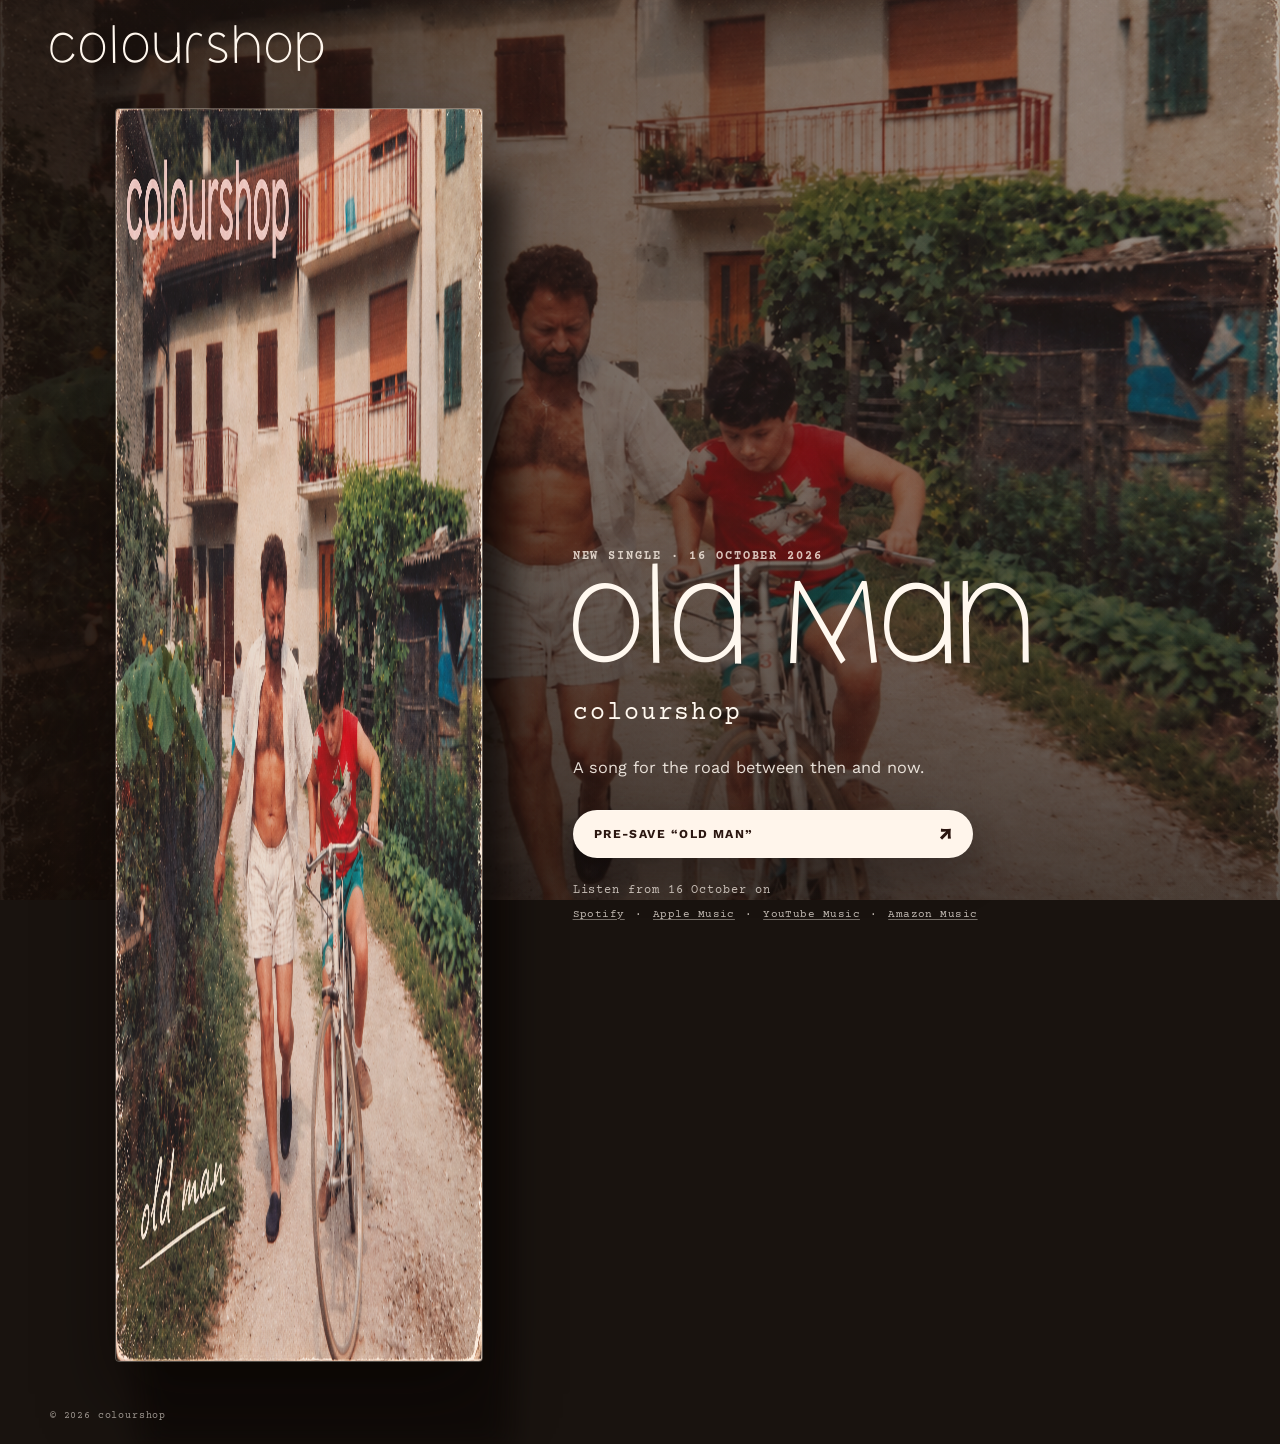
==== oldman/index.html @ 33678041 "Add Old Man release landing page" ====
<!doctype html>
<html lang="en">
  <head>
    <meta charset="utf-8">
    <meta name="viewport" content="width=device-width, initial-scale=1">
    <title>Old Man — out 16 October 2026 | colourshop</title>
    <link rel="canonical" href="https://colourshopmusic.com/oldman/">
    <meta name="description" content="Old Man, the new single by colourshop. Pre-save now for release on 16 October 2026.">
    <meta name="theme-color" content="#241811">
    <meta property="og:title" content="Old Man — colourshop">
    <meta property="og:description" content="New single out 16 October 2026. Pre-save now.">
    <meta property="og:type" content="website">
    <meta property="og:site_name" content="colourshop">
    <meta property="og:url" content="https://colourshopmusic.com/oldman/">
    <meta property="og:image" content="https://colourshopmusic.com/assets/old-man/cover.png">
    <meta property="og:image:alt" content="Old Man single artwork by colourshop">
    <meta name="twitter:card" content="summary_large_image">
    <meta name="twitter:title" content="Old Man — colourshop">
    <meta name="twitter:description" content="New single out 16 October 2026. Pre-save now.">
    <meta name="twitter:image" content="https://colourshopmusic.com/assets/old-man/cover.png">
    <meta name="twitter:image:alt" content="Old Man single artwork by colourshop">
    <link rel="icon" type="image/png" sizes="32x32" href="../assets/favicon.png">
    <link rel="icon" href="../assets/favicon.ico">
    <link rel="apple-touch-icon" href="../assets/apple-touch-icon.png">
    <link rel="preconnect" href="https://fonts.googleapis.com">
    <link rel="preconnect" href="https://fonts.gstatic.com" crossorigin>
    <link href="https://fonts.googleapis.com/css2?family=Courier+Prime:wght@400;700&family=Work+Sans:wght@400;500;600;700&display=swap" rel="stylesheet">
    <link rel="stylesheet" href="../styles.css">
  </head>
  <body class="oldman-page">
    <main class="oldman-landing">
      <video class="oldman-video" autoplay muted loop playsinline poster="../assets/old-man/cover.png" aria-hidden="true">
        <source src="../assets/old-man/cyclist-loop.mp4" type="video/mp4">
      </video>
      <div class="oldman-overlay" aria-hidden="true"></div>

      <a class="oldman-brand" href="../index.html" aria-label="Go to colourshop home">colourshop</a>

      <section class="oldman-content" aria-labelledby="oldman-title">
        <div class="oldman-art-wrap">
          <img class="oldman-art" src="../assets/old-man/cover.png" width="1254" height="1254" alt="Old Man single artwork by colourshop">
        </div>

        <div class="oldman-details">
          <p class="oldman-eyebrow">new single · 16 october 2026</p>
          <h1 id="oldman-title">Old Man</h1>
          <p class="oldman-artist">colourshop</p>
          <p class="oldman-copy">A song for the road between then and now.</p>

          <a class="oldman-presave" href="https://distrokid.com/hyperfollow/colourshop/old-man" target="_blank" rel="noreferrer">
            <span>pre-save “old man”</span>
            <span aria-hidden="true">↗</span>
          </a>

          <div class="oldman-services" aria-label="Streaming services">
            <p>Listen from 16 October on</p>
            <ul>
              <li><a href="https://open.spotify.com/search/colourshop%20old%20man" target="_blank" rel="noreferrer">Spotify</a></li>
              <li><a href="https://music.apple.com/us/search?term=colourshop%20old%20man" target="_blank" rel="noreferrer">Apple Music</a></li>
              <li><a href="https://music.youtube.com/search?q=colourshop+old+man" target="_blank" rel="noreferrer">YouTube Music</a></li>
              <li><a href="https://music.amazon.com/search/colourshop%20old%20man" target="_blank" rel="noreferrer">Amazon Music</a></li>
            </ul>
          </div>
        </div>
      </section>

      <p class="oldman-footer">© 2026 colourshop</p>
    </main>
  </body>
</html>
---- styles.css ----
:root {
  --background-image: url("assets/background.png");
  --bg-950: #081114;
  --bg-900: #111a1d;
  --bg-850: #152225;
  --text-100: #edf1ee;
  --text-200: #d6dcd8;
  --text-300: #b8c0bc;
  --sage-500: #72817b;
  --rust-500: #b54a29;
  --rust-400: #ca6a43;
  --panel-fill: rgba(9, 15, 16, 0.58);
  --panel-border: rgba(237, 241, 238, 0.18);
  --shadow: 0 30px 80px rgba(0, 0, 0, 0.42);
  color-scheme: dark;
}

@font-face {
  font-family: "CAF Brewery";
  src: url("assets/fonts/caf-brewery.woff2") format("woff2");
  font-display: swap;
}

*,
*::before,
*::after {
  box-sizing: border-box;
}

html {
  scroll-behavior: smooth;
}

body {
  margin: 0;
  min-height: 100vh;
  font-family: "Work Sans", sans-serif;
  color: var(--text-100);
  background: var(--bg-950);
}

body.menu-open {
  overflow: hidden;
}

a {
  color: inherit;
}

.page-shell {
  position: relative;
  min-height: 100dvh;
  overflow: hidden;
}

.page-shell::after {
  content: "";
  position: fixed;
  inset: 0;
  z-index: 3;
  pointer-events: none;
  background: rgba(5, 9, 10, 0.54);
  backdrop-filter: blur(10px);
  opacity: 0;
  transition: opacity 180ms ease;
}

body.menu-open .page-shell::after {
  opacity: 1;
}

.page-background,
.page-wash {
  position: fixed;
  inset: 0;
  pointer-events: none;
}

.page-background {
  background-image:
    linear-gradient(
      180deg,
      rgba(7, 12, 13, 0.76) 0%,
      rgba(8, 13, 14, 0.46) 24%,
      rgba(8, 14, 15, 0.82) 100%
    ),
    var(--background-image);
  background-position: center 34%;
  background-repeat: no-repeat;
  background-size: cover;
  transform: scale(1.06);
}

.page-wash {
  background:
    radial-gradient(circle at top left, rgba(202, 106, 67, 0.22), transparent 34%),
    radial-gradient(circle at bottom right, rgba(114, 129, 123, 0.16), transparent 28%);
}

.site-header {
  position: relative;
  z-index: 5;
  display: flex;
  align-items: center;
  justify-content: space-between;
  gap: 1.5rem;
  width: min(1180px, calc(100vw - 2.4rem));
  margin: 0 auto;
  padding: 1.2rem 0 0;
}

.brand-mark {
  text-decoration: none;
  font-family: "CAF Brewery", serif;
  font-size: clamp(2.3rem, 3.2vw, 3.6rem);
  line-height: 1;
  letter-spacing: 0.08em;
  text-transform: lowercase;
  color: rgba(237, 241, 238, 0.92);
}

.menu-toggle {
  display: none;
  align-items: center;
  gap: 0.7rem;
  min-height: 2.75rem;
  padding: 0.72rem 0.95rem 0.72rem 1rem;
  border: 1px solid rgba(237, 241, 238, 0.18);
  border-radius: 999px;
  background: rgba(8, 13, 14, 0.24);
  color: var(--text-100);
  font: inherit;
  text-transform: lowercase;
  letter-spacing: 0.12em;
  font-size: 0.72rem;
  font-weight: 600;
  cursor: pointer;
  backdrop-filter: blur(12px);
  transition:
    transform 180ms ease,
    border-color 180ms ease,
    background-color 180ms ease;
}

.menu-toggle:hover,
.menu-toggle:focus-visible {
  transform: translateY(-1px);
  border-color: rgba(237, 241, 238, 0.42);
  background: rgba(8, 13, 14, 0.42);
}

.menu-toggle-label {
  line-height: 1;
}

.menu-toggle-icon {
  display: grid;
  gap: 0.24rem;
}

.menu-toggle-icon span {
  display: block;
  width: 1rem;
  height: 2px;
  border-radius: 999px;
  background: currentColor;
  transform-origin: center;
  transition:
    transform 180ms ease,
    opacity 180ms ease;
}

.site-header.menu-open .menu-toggle-icon span:nth-child(1) {
  transform: translateY(6px) rotate(45deg);
}

.site-header.menu-open .menu-toggle-icon span:nth-child(2) {
  opacity: 0;
}

.site-header.menu-open .menu-toggle-icon span:nth-child(3) {
  transform: translateY(-6px) rotate(-45deg);
}

.header-tools {
  display: flex;
  align-items: center;
  justify-content: flex-end;
  flex-wrap: wrap;
  gap: 0.9rem;
}

.site-nav {
  display: flex;
  align-items: center;
  gap: 0.5rem;
}

.nav-link,
.social-link {
  border: 1px solid rgba(237, 241, 238, 0.18);
  background: rgba(8, 13, 14, 0.24);
  backdrop-filter: blur(12px);
  transition:
    transform 180ms ease,
    border-color 180ms ease,
    background-color 180ms ease;
}

.nav-link {
  display: inline-flex;
  align-items: center;
  justify-content: center;
  min-height: 2.75rem;
  padding: 0.75rem 1rem;
  border-radius: 999px;
  text-decoration: none;
  text-transform: lowercase;
  letter-spacing: 0.12em;
  font-size: 0.72rem;
  font-weight: 600;
  color: var(--text-100);
}

.nav-link.is-current {
  border-color: rgba(237, 241, 238, 0.42);
  background: rgba(8, 13, 14, 0.42);
}

.nav-link:hover,
.nav-link:focus-visible,
.social-link:hover,
.social-link:focus-visible {
  transform: translateY(-1px);
  border-color: rgba(237, 241, 238, 0.42);
  background: rgba(8, 13, 14, 0.42);
}

.social-list {
  display: flex;
  flex-wrap: wrap;
  gap: 0.55rem;
  list-style: none;
  margin: 0;
  padding: 0;
}

.social-link {
  display: inline-flex;
  align-items: center;
  justify-content: center;
  width: 2.75rem;
  height: 2.75rem;
  border-radius: 999px;
  text-decoration: none;
}

.social-link img {
  width: 1.2rem;
  height: 1.2rem;
  object-fit: contain;
}

.home-grid,
.video-page {
  position: relative;
  z-index: 2;
  width: min(1180px, calc(100vw - 2.4rem));
  margin: 0 auto;
}

.home-grid {
  display: grid;
  place-items: center;
  min-height: calc(100dvh - 5.5rem);
  padding: 2rem 0 2.2rem;
}

.video-page {
  padding: 2rem 0 2.4rem;
}

.song-landing {
  position: relative;
  z-index: 2;
  display: flex;
  flex-direction: column;
  align-items: center;
  justify-content: center;
  width: min(34rem, calc(100vw - 2.4rem));
  min-height: 100dvh;
  margin: 0 auto;
  padding: 1.6rem 0 2.4rem;
}

.song-brand {
  align-self: flex-start;
  margin-bottom: clamp(1.5rem, 8vh, 4rem);
}

.song-card {
  width: min(100%, 32rem);
  padding: 1.4rem;
  border: 1px solid var(--panel-border);
  border-radius: 1.7rem;
  background: rgba(8, 13, 14, 0.7);
  backdrop-filter: blur(20px) saturate(135%);
  box-shadow: var(--shadow);
}

.song-page-kicker,
.song-link-meta {
  letter-spacing: 0.18em;
}

.song-page-kicker {
  margin: 0;
  font-size: 0.72rem;
  font-weight: 700;
  text-transform: uppercase;
  color: var(--text-300);
}

.song-link-title {
  margin: 0.5rem 0 0;
  font-family: "CAF Brewery", serif;
  font-size: clamp(4.2rem, 12vw, 6.1rem);
  font-weight: 400;
  line-height: 0.9;
  letter-spacing: 0.05em;
  text-transform: lowercase;
}

.song-link-copy {
  margin: 1rem 0 0;
  font-size: 1rem;
  line-height: 1.7;
  color: var(--text-200);
}

.song-preview {
  margin-top: 1.2rem;
  overflow: hidden;
  border: 1px solid rgba(237, 241, 238, 0.12);
  border-radius: 1.25rem;
  background: rgba(255, 255, 255, 0.03);
}

.song-preview iframe {
  display: block;
  width: 100%;
  min-height: 152px;
  border: 0;
}

.song-link-list {
  display: grid;
  gap: 0.8rem;
  margin-top: 1.2rem;
}

.song-link-button {
  display: grid;
  gap: 0.28rem;
  padding: 1rem 1.05rem;
  border: 1px solid rgba(237, 241, 238, 0.15);
  border-radius: 1.2rem;
  text-decoration: none;
  background: rgba(255, 255, 255, 0.03);
  transition:
    transform 180ms ease,
    border-color 180ms ease,
    background-color 180ms ease,
    box-shadow 180ms ease;
}

.song-link-button:hover,
.song-link-button:focus-visible {
  transform: translateY(-2px);
  border-color: rgba(237, 241, 238, 0.34);
  background: rgba(255, 255, 255, 0.06);
}

.song-link-button.is-primary {
  border-color: rgba(202, 106, 67, 0.38);
  background: linear-gradient(135deg, rgba(181, 74, 41, 0.22), rgba(202, 106, 67, 0.16));
  box-shadow: 0 18px 36px rgba(181, 74, 41, 0.18);
}

.song-link-label {
  font-size: 0.8rem;
  font-weight: 700;
  letter-spacing: 0.14em;
  text-transform: uppercase;
}

.song-link-meta {
  font-size: 0.66rem;
  text-transform: uppercase;
  color: var(--text-300);
}

.song-link-note {
  margin: 1rem 0 0;
  font-size: 0.84rem;
  line-height: 1.65;
  color: var(--text-300);
}

/* Old Man release page */
.oldman-page {
  background: #19130f;
}

.oldman-landing {
  position: relative;
  isolation: isolate;
  display: flex;
  flex-direction: column;
  min-height: 100dvh;
  overflow: hidden;
  color: #fff8ef;
}

.oldman-video,
.oldman-overlay {
  position: fixed;
  inset: 0;
  width: 100%;
  height: 100%;
}

.oldman-video {
  z-index: -2;
  object-fit: cover;
  object-position: center;
}

.oldman-overlay {
  z-index: -1;
  background:
    linear-gradient(90deg, rgba(22, 13, 8, 0.84) 0%, rgba(22, 13, 8, 0.53) 49%, rgba(22, 13, 8, 0.31) 100%),
    linear-gradient(0deg, rgba(16, 10, 7, 0.55), transparent 50%);
}

.oldman-brand {
  position: relative;
  z-index: 1;
  width: min(1180px, calc(100vw - 3rem));
  margin: 0 auto;
  padding-top: 1.55rem;
  color: #fff7ee;
  font-family: "CAF Brewery", serif;
  font-size: clamp(2.25rem, 4vw, 3.6rem);
  line-height: 1;
  letter-spacing: 0.08em;
  text-decoration: none;
}

.oldman-content {
  display: grid;
  grid-template-columns: minmax(13rem, 23rem) minmax(16rem, 31rem);
  align-items: center;
  gap: clamp(2rem, 7vw, 6rem);
  width: min(1050px, calc(100vw - 3rem));
  margin: auto;
  padding: 2rem 0 3rem;
}

.oldman-art-wrap {
  position: relative;
}

.oldman-art-wrap::after {
  content: "";
  position: absolute;
  inset: 6% -7% -7% 7%;
  z-index: -1;
  border-radius: 0.25rem;
  background: rgba(12, 7, 5, 0.62);
  filter: blur(14px);
}

.oldman-art {
  display: block;
  width: 100%;
  border: 1px solid rgba(255, 247, 238, 0.28);
  border-radius: 0.25rem;
  box-shadow: 0 2rem 4.5rem rgba(7, 4, 2, 0.5);
}

.oldman-details {
  max-width: 31rem;
}

.oldman-eyebrow,
.oldman-artist,
.oldman-services p,
.oldman-services li,
.oldman-footer {
  font-family: "Courier Prime", "Courier New", monospace;
}

.oldman-eyebrow {
  margin: 0;
  color: rgba(255, 245, 235, 0.78);
  font-size: 0.76rem;
  font-weight: 700;
  letter-spacing: 0.16em;
  text-transform: uppercase;
}

.oldman-details h1 {
  margin: 0.75rem 0 0;
  font-family: "CAF Brewery", serif;
  font-size: clamp(4.8rem, 11vw, 8.4rem);
  font-weight: 400;
  line-height: 0.82;
  letter-spacing: 0.035em;
  text-transform: lowercase;
  text-wrap: balance;
}

.oldman-artist {
  margin: 0.9rem 0 0;
  font-size: clamp(1.15rem, 2.2vw, 1.55rem);
  letter-spacing: 0.08em;
}

.oldman-copy {
  max-width: 27rem;
  margin: 1.75rem 0 0;
  color: rgba(255, 248, 240, 0.88);
  font-size: 1.02rem;
  line-height: 1.6;
}

.oldman-presave {
  display: flex;
  align-items: center;
  justify-content: space-between;
  gap: 1rem;
  width: min(100%, 25rem);
  margin-top: 1.8rem;
  padding: 1rem 1.1rem 1rem 1.25rem;
  border: 1px solid rgba(255, 248, 240, 0.82);
  border-radius: 999px;
  background: #fff5eb;
  box-shadow: 0 1.1rem 2.5rem rgba(7, 4, 2, 0.3);
  color: #2b1610;
  font-size: 0.76rem;
  font-weight: 700;
  letter-spacing: 0.12em;
  text-decoration: none;
  text-transform: uppercase;
  transition: transform 180ms ease, background-color 180ms ease, box-shadow 180ms ease;
}

.oldman-presave span:last-child {
  font-size: 1.25rem;
  line-height: 0.7;
}

.oldman-presave:hover,
.oldman-presave:focus-visible {
  transform: translateY(-2px);
  background: #ffffff;
  box-shadow: 0 1.4rem 3rem rgba(7, 4, 2, 0.42);
}

.oldman-services {
  margin-top: 1.65rem;
  color: rgba(255, 247, 238, 0.72);
}

.oldman-services p {
  margin: 0;
  font-size: 0.72rem;
  letter-spacing: 0.08em;
}

.oldman-services ul {
  display: flex;
  flex-wrap: wrap;
  gap: 0.45rem 0.65rem;
  margin: 0.65rem 0 0;
  padding: 0;
  list-style: none;
}

.oldman-services li {
  font-size: 0.7rem;
  letter-spacing: 0.04em;
}

.oldman-services a {
  color: inherit;
  text-decoration-color: rgba(255, 247, 238, 0.4);
  text-underline-offset: 0.2em;
  transition: color 180ms ease, text-decoration-color 180ms ease;
}

.oldman-services a:hover,
.oldman-services a:focus-visible {
  color: #ffffff;
  text-decoration-color: currentColor;
}

.oldman-services li:not(:last-child)::after {
  margin-left: 0.65rem;
  content: "·";
}

.oldman-footer {
  position: relative;
  width: min(1180px, calc(100vw - 3rem));
  margin: 0 auto;
  padding-bottom: 1.35rem;
  color: rgba(255, 247, 238, 0.58);
  font-size: 0.65rem;
  letter-spacing: 0.08em;
}

.hero-copy {
  display: grid;
  justify-items: center;
  max-width: 60rem;
  padding: 0;
  text-align: center;
}

.hero-copy-main {
  display: grid;
  justify-items: center;
}

.phonetic,
.eyebrow,
.panel-kicker,
.video-preview-meta,
.video-card-meta {
  letter-spacing: 0.18em;
}

.phonetic {
  margin: 0 0 0.45rem;
  font-size: 0.78rem;
  font-weight: 700;
  color: var(--text-300);
}

.eyebrow,
.panel-kicker {
  margin: 0 0 1rem;
  font-size: 0.74rem;
  color: var(--text-300);
}

.hero-title,
.page-title,
.panel-title {
  margin: 0;
  font-family: "CAF Brewery", serif;
  font-weight: 400;
  line-height: 0.9;
  letter-spacing: 0.06em;
  text-transform: lowercase;
}

.hero-title {
  font-size: clamp(4.8rem, 12vw, 8.8rem);
  text-wrap: balance;
}

.release-inline {
  margin: 1.1rem 0 0;
}

.release-inline-title,
.release-inline-date {
  margin: 0;
  font-family: "Courier Prime", "Courier New", monospace;
  font-weight: 400;
  text-transform: none;
}

.release-inline-title {
  font-size: clamp(1.5rem, 3vw, 2.2rem);
  letter-spacing: 0.04em;
  color: var(--text-100);
}

.release-inline-date {
  margin-top: 0.3rem;
  font-size: clamp(0.98rem, 1.8vw, 1.18rem);
  letter-spacing: 0.12em;
  color: var(--text-300);
}

.page-title {
  font-size: clamp(4rem, 9vw, 6rem);
}

.panel-title {
  font-size: 2.2rem;
}

.hero-text {
  max-width: 34rem;
  margin: 1.15rem 0 0;
  margin-inline: auto;
  font-size: 1rem;
  line-height: 1.75;
  color: var(--text-200);
}

.page-text {
  max-width: 40rem;
  margin: 1rem 0 0;
  font-size: 1rem;
  line-height: 1.75;
  color: var(--text-200);
}

.hero-actions {
  display: flex;
  flex-wrap: wrap;
  justify-content: center;
  gap: 0.85rem;
  margin-top: 1.35rem;
}

.button {
  display: inline-flex;
  align-items: center;
  justify-content: center;
  min-height: 3.4rem;
  padding: 0.9rem 1.45rem;
  border-radius: 999px;
  border: 1px solid transparent;
  text-decoration: none;
  text-transform: uppercase;
  letter-spacing: 0.14em;
  font-size: 0.78rem;
  font-weight: 600;
  color: var(--text-100);
  transition:
    transform 180ms ease,
    border-color 180ms ease,
    box-shadow 180ms ease,
    filter 180ms ease,
    background-color 180ms ease;
}

.button-primary {
  background: linear-gradient(135deg, var(--rust-500), var(--rust-400));
  box-shadow: 0 18px 40px rgba(181, 74, 41, 0.28);
}

.button-secondary {
  border-color: rgba(237, 241, 238, 0.2);
  background: rgba(8, 13, 14, 0.24);
  backdrop-filter: blur(12px);
}

.button:hover,
.button:focus-visible {
  transform: translateY(-1px);
}

.button-primary:hover,
.button-primary:focus-visible {
  box-shadow: 0 22px 50px rgba(181, 74, 41, 0.34);
  filter: saturate(1.06);
}

.button-secondary:hover,
.button-secondary:focus-visible {
  border-color: rgba(237, 241, 238, 0.42);
  background: rgba(8, 13, 14, 0.42);
}

.button.is-disabled {
  cursor: not-allowed;
  opacity: 0.8;
  pointer-events: none;
}

.listen-note {
  flex-basis: 100%;
  max-width: 26rem;
  margin: 0.8rem 0 0;
  margin-inline: auto;
  font-size: 0.88rem;
  line-height: 1.6;
  text-align: center;
  color: var(--text-300);
}

.video-panel {
  padding: 1.4rem;
  border: 1px solid var(--panel-border);
  border-radius: 1.6rem;
  background: var(--panel-fill);
  backdrop-filter: blur(18px) saturate(130%);
  box-shadow: var(--shadow);
}

.video-panel-head {
  margin-bottom: 1rem;
}

.video-preview-list {
  display: grid;
  gap: 0.75rem;
  list-style: none;
  margin: 0;
  padding: 0;
}

.video-preview-link {
  display: grid;
  gap: 0.35rem;
  padding: 0.95rem 1rem;
  border: 1px solid rgba(237, 241, 238, 0.12);
  border-radius: 1.1rem;
  text-decoration: none;
  background: rgba(255, 255, 255, 0.03);
  transition:
    transform 180ms ease,
    border-color 180ms ease,
    background-color 180ms ease;
}

.video-preview-link:hover,
.video-preview-link:focus-visible {
  transform: translateX(3px);
  border-color: rgba(202, 106, 67, 0.55);
  background: rgba(255, 255, 255, 0.06);
}

.video-preview-title,
.video-card-title {
  margin: 0;
  font-size: 1rem;
  font-weight: 600;
  line-height: 1.45;
}

.video-preview-meta,
.video-card-meta {
  margin: 0;
  font-size: 0.68rem;
  text-transform: uppercase;
  color: var(--text-300);
}

.video-page-copy {
  max-width: 40rem;
  margin-bottom: 1.45rem;
}

.video-grid {
  display: grid;
  grid-template-columns: repeat(2, minmax(0, 1fr));
  gap: 1.3rem;
}

.video-card {
  overflow: hidden;
  border: 1px solid var(--panel-border);
  border-radius: 1.45rem;
  background: var(--panel-fill);
  backdrop-filter: blur(18px) saturate(130%);
  box-shadow: var(--shadow);
}

.video-card-body {
  display: grid;
  gap: 0.55rem;
  padding: 1rem 1rem 0.85rem;
}

.video-card-link {
  display: inline-flex;
  width: fit-content;
  text-decoration: none;
  text-transform: uppercase;
  letter-spacing: 0.14em;
  font-size: 0.68rem;
  color: var(--rust-400);
}

.video-frame {
  aspect-ratio: 16 / 9;
  border-top: 1px solid rgba(237, 241, 238, 0.1);
  background: #000;
}

.video-frame iframe {
  width: 100%;
  height: 100%;
  border: 0;
}

.sr-only {
  position: absolute;
  width: 1px;
  height: 1px;
  padding: 0;
  margin: -1px;
  overflow: hidden;
  clip: rect(0, 0, 0, 0);
  white-space: nowrap;
  border: 0;
}

@media (max-width: 960px) {
  .site-header {
    gap: 1rem;
  }

  .home-grid {
    padding: 1.5rem 0 2rem;
  }

  .hero-copy {
    max-width: min(100%, 44rem);
  }

  .video-panel {
    width: 100%;
  }

  .video-grid {
    grid-template-columns: 1fr;
  }
}

@media (max-width: 720px) {
  .site-header,
  .home-grid,
  .video-page,
  .song-landing {
    width: min(100vw - 1.4rem, 100%);
  }

  .site-header {
    align-items: center;
    gap: 0.9rem;
    padding-top: 1rem;
  }

  .brand-mark {
    display: inline-flex;
    align-items: center;
    justify-content: center;
    min-width: 2.2rem;
    font-size: 0;
    letter-spacing: 0;
  }

  .brand-mark::after {
    content: attr(data-short-brand);
    font-size: clamp(2rem, 13vw, 3rem);
    line-height: 1;
  }

  .menu-toggle {
    display: inline-flex;
  }

  .header-tools {
    position: absolute;
    top: calc(100% + 0.75rem);
    right: 0;
    left: 0;
    z-index: 6;
    display: grid;
    justify-items: stretch;
    gap: 0.95rem;
    padding: 1rem;
    border: 1px solid var(--panel-border);
    border-radius: 1.35rem;
    background: rgba(8, 13, 14, 0.97);
    backdrop-filter: blur(28px) saturate(120%);
    box-shadow: 0 24px 60px rgba(0, 0, 0, 0.48);
    opacity: 0;
    visibility: hidden;
    pointer-events: none;
    transform: translateY(-0.6rem);
    transition:
      opacity 180ms ease,
      transform 180ms ease,
      visibility 180ms ease;
  }

  .site-header.menu-open .header-tools {
    opacity: 1;
    visibility: visible;
    pointer-events: auto;
    transform: translateY(0);
  }

  .site-nav {
    display: grid;
    gap: 0.55rem;
  }

  .nav-link {
    width: 100%;
    min-height: 2.95rem;
    padding-inline: 0.85rem;
    font-size: 0.68rem;
  }

  .social-list {
    display: grid;
    grid-template-columns: repeat(4, minmax(0, 1fr));
    gap: 0.5rem;
  }

  .social-link {
    width: 100%;
    height: auto;
    min-height: 2.8rem;
    aspect-ratio: 1;
  }

  .social-link img {
    width: 1.05rem;
    height: 1.05rem;
  }

  .home-grid {
    place-items: stretch;
    min-height: calc(100dvh - 5rem);
    padding: 0.75rem 0 0.5rem;
  }

  .hero-copy {
    display: flex;
    flex-direction: column;
    justify-content: flex-start;
    max-width: none;
    min-height: calc(100dvh - 6.3rem);
    padding-top: clamp(2.2rem, 9vh, 4.5rem);
  }

  .hero-copy-main {
    width: 100%;
  }

  .hero-text {
    font-size: 0.96rem;
    line-height: 1.68;
  }

  .hero-title {
    font-size: clamp(3.4rem, 18vw, 5.8rem);
    letter-spacing: 0.04em;
  }

  .page-title {
    font-size: clamp(3.2rem, 16vw, 5rem);
    letter-spacing: 0.04em;
  }

  .page-text {
    font-size: 0.94rem;
    line-height: 1.68;
  }

  .song-landing {
    justify-content: flex-start;
    padding: 1.1rem 0 2rem;
  }

  .song-brand {
    margin-bottom: 1.2rem;
  }

  .song-card {
    padding: 1.1rem;
    border-radius: 1.3rem;
  }

  .song-link-title {
    font-size: clamp(3.6rem, 18vw, 5rem);
  }

  .song-link-copy {
    font-size: 0.95rem;
    line-height: 1.65;
  }

  .song-preview iframe {
    min-height: 152px;
  }

  .song-link-button {
    padding: 0.95rem 0.95rem 0.9rem;
  }

  .hero-actions {
    width: 100%;
    margin-top: auto;
    padding-top: clamp(3rem, 18vh, 7rem);
    padding-bottom: clamp(1.4rem, 8vh, 3rem);
  }

  .button {
    width: min(100%, 19rem);
  }

  .video-panel {
    padding: 1rem;
    border-radius: 1.2rem;
  }

  .video-card {
    border-radius: 1.2rem;
  }

  .oldman-brand,
  .oldman-content,
  .oldman-footer {
    width: min(100vw - 2rem, 100%);
  }

  .oldman-brand {
    padding-top: 1.1rem;
    font-size: 2.35rem;
  }

  .oldman-content {
    grid-template-columns: minmax(0, 20rem);
    justify-content: center;
    gap: 1.8rem;
    margin-top: 0;
    padding: 1.5rem 0 2rem;
  }

  .oldman-details {
    text-align: center;
  }

  .oldman-eyebrow {
    font-size: 0.66rem;
  }

  .oldman-details h1 {
    margin-top: 0.6rem;
    font-size: clamp(4.5rem, 22vw, 6.4rem);
  }

  .oldman-copy {
    margin: 1.15rem auto 0;
    font-size: 0.95rem;
  }

  .oldman-presave {
    width: 100%;
    margin-top: 1.35rem;
  }

  .oldman-services {
    margin-top: 1.35rem;
  }

  .oldman-services ul {
    justify-content: center;
  }

  .oldman-footer {
    padding-bottom: 1rem;
    text-align: center;
  }

  .oldman-overlay {
    background:
      linear-gradient(180deg, rgba(22, 13, 8, 0.62), rgba(22, 13, 8, 0.7)),
      linear-gradient(90deg, rgba(22, 13, 8, 0.56), rgba(22, 13, 8, 0.28));
  }
}

@media (prefers-reduced-motion: reduce) {
  .oldman-video {
    display: none;
  }

  .oldman-landing {
    background:
      linear-gradient(rgba(22, 13, 8, 0.58), rgba(22, 13, 8, 0.78)),
      url("assets/old-man/cover.png") center / cover;
  }
}
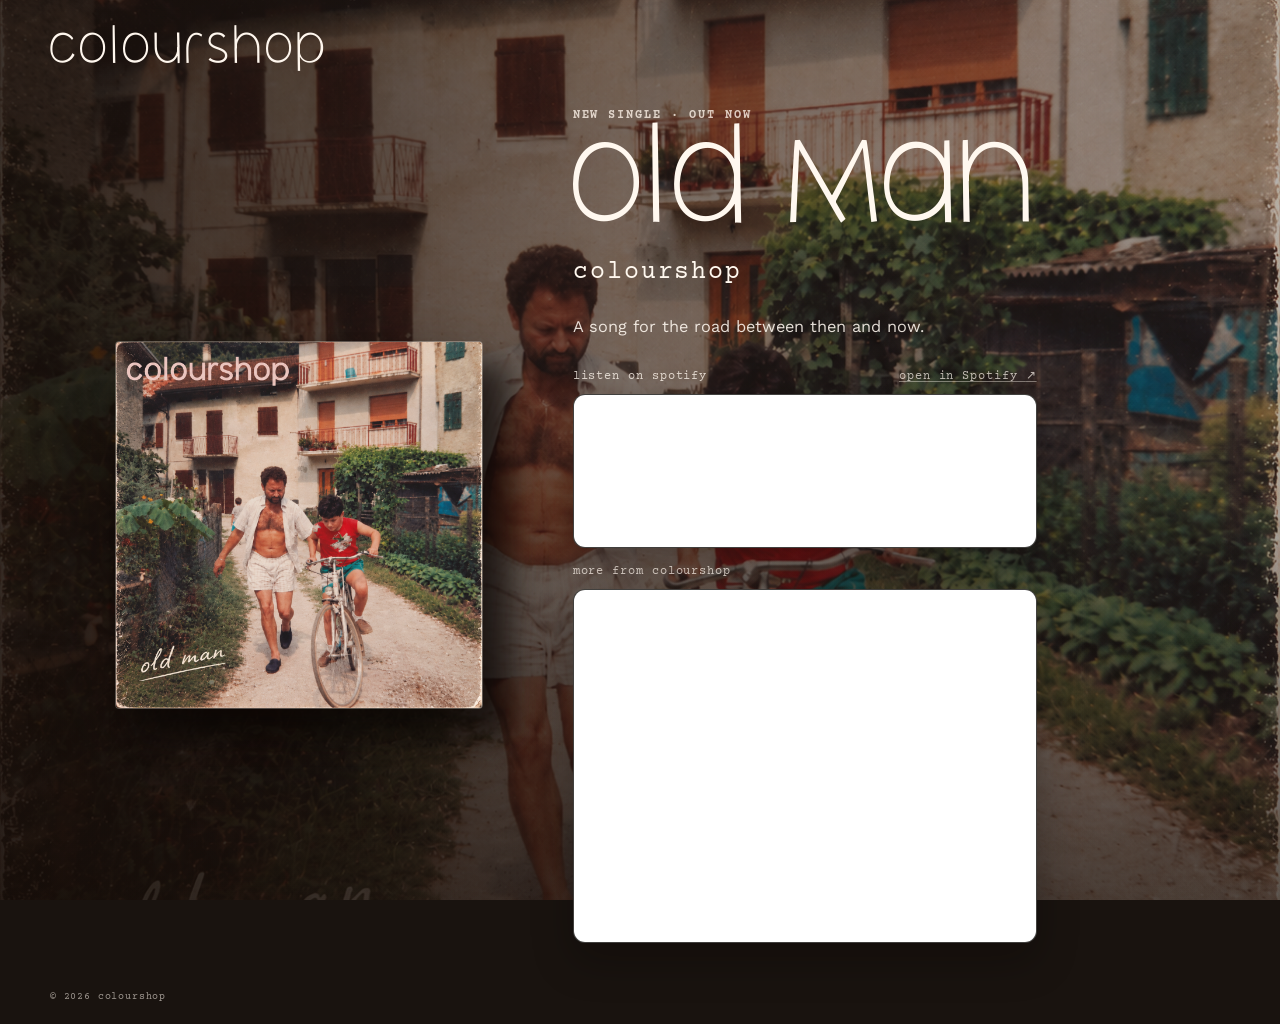
==== commit 35269b5e: "Add Spotify players to Old Man page" ====
--- a/oldman/index.html
+++ b/oldman/index.html
@@ -3,12 +3,12 @@
   <head>
     <meta charset="utf-8">
     <meta name="viewport" content="width=device-width, initial-scale=1">
-    <title>Old Man — out 16 October 2026 | colourshop</title>
+    <title>Old Man | colourshop</title>
     <link rel="canonical" href="https://colourshopmusic.com/oldman/">
-    <meta name="description" content="Old Man, the new single by colourshop. Pre-save now for release on 16 October 2026.">
+    <meta name="description" content="Listen to Old Man, the new single by colourshop, and explore the full catalogue on Spotify.">
     <meta name="theme-color" content="#241811">
     <meta property="og:title" content="Old Man — colourshop">
-    <meta property="og:description" content="New single out 16 October 2026. Pre-save now.">
+    <meta property="og:description" content="Listen to Old Man, the new single by colourshop, on Spotify.">
     <meta property="og:type" content="website">
     <meta property="og:site_name" content="colourshop">
     <meta property="og:url" content="https://colourshopmusic.com/oldman/">
@@ -16,7 +16,7 @@
     <meta property="og:image:alt" content="Old Man single artwork by colourshop">
     <meta name="twitter:card" content="summary_large_image">
     <meta name="twitter:title" content="Old Man — colourshop">
-    <meta name="twitter:description" content="New single out 16 October 2026. Pre-save now.">
+    <meta name="twitter:description" content="Listen to Old Man, the new single by colourshop, on Spotify.">
     <meta name="twitter:image" content="https://colourshopmusic.com/assets/old-man/cover.png">
     <meta name="twitter:image:alt" content="Old Man single artwork by colourshop">
     <link rel="icon" type="image/png" sizes="32x32" href="../assets/favicon.png">
@@ -42,25 +42,40 @@
         </div>
 
         <div class="oldman-details">
-          <p class="oldman-eyebrow">new single · 16 october 2026</p>
+          <p class="oldman-eyebrow">new single · out now</p>
           <h1 id="oldman-title">Old Man</h1>
           <p class="oldman-artist">colourshop</p>
           <p class="oldman-copy">A song for the road between then and now.</p>
 
-          <a class="oldman-presave" href="https://distrokid.com/hyperfollow/colourshop/old-man" target="_blank" rel="noreferrer">
-            <span>pre-save “old man”</span>
-            <span aria-hidden="true">↗</span>
-          </a>
-
-          <div class="oldman-services" aria-label="Streaming services">
-            <p>Listen from 16 October on</p>
-            <ul>
-              <li><a href="https://open.spotify.com/search/colourshop%20old%20man" target="_blank" rel="noreferrer">Spotify</a></li>
-              <li><a href="https://music.apple.com/us/search?term=colourshop%20old%20man" target="_blank" rel="noreferrer">Apple Music</a></li>
-              <li><a href="https://music.youtube.com/search?q=colourshop+old+man" target="_blank" rel="noreferrer">YouTube Music</a></li>
-              <li><a href="https://music.amazon.com/search/colourshop%20old%20man" target="_blank" rel="noreferrer">Amazon Music</a></li>
-            </ul>
-          </div>
+          <section class="oldman-spotify" aria-labelledby="spotify-title">
+            <div class="oldman-spotify-heading">
+              <p id="spotify-title">listen on spotify</p>
+              <a href="https://open.spotify.com/artist/0mDYPJAtrPMVGoYizV9H5j" target="_blank" rel="noreferrer">open in Spotify <span aria-hidden="true">↗</span></a>
+            </div>
+            <div class="oldman-spotify-player oldman-spotify-player--release">
+              <iframe
+                title="Old Man by colourshop on Spotify"
+                src="https://open.spotify.com/embed/album/6I6EpxEYheYLh1aJwRN8vB?utm_source=generator&theme=0"
+                width="100%"
+                height="152"
+                loading="eager"
+                allow="autoplay; clipboard-write; encrypted-media; fullscreen; picture-in-picture"
+              ></iframe>
+            </div>
+            <div class="oldman-spotify-catalogue">
+              <p>more from colourshop</p>
+              <div class="oldman-spotify-player oldman-spotify-player--artist">
+                <iframe
+                  title="Colourshop on Spotify"
+                  src="https://open.spotify.com/embed/artist/0mDYPJAtrPMVGoYizV9H5j?utm_source=generator&theme=0"
+                  width="100%"
+                  height="352"
+                  loading="lazy"
+                  allow="autoplay; clipboard-write; encrypted-media; fullscreen; picture-in-picture"
+                ></iframe>
+              </div>
+            </div>
+          </section>
         </div>
       </section>
 
--- a/styles.css
+++ b/styles.css
@@ -469,6 +469,7 @@
 
 .oldman-art-wrap {
   position: relative;
+  aspect-ratio: 1 / 1;
 }
 
 .oldman-art-wrap::after {
@@ -484,6 +485,9 @@
 .oldman-art {
   display: block;
   width: 100%;
+  height: 100%;
+  aspect-ratio: 1 / 1;
+  object-fit: cover;
   border: 1px solid rgba(255, 247, 238, 0.28);
   border-radius: 0.25rem;
   box-shadow: 0 2rem 4.5rem rgba(7, 4, 2, 0.5);
@@ -495,8 +499,8 @@
 
 .oldman-eyebrow,
 .oldman-artist,
-.oldman-services p,
-.oldman-services li,
+.oldman-spotify-heading,
+.oldman-spotify-catalogue > p,
 .oldman-footer {
   font-family: "Courier Prime", "Courier New", monospace;
 }
@@ -535,80 +539,67 @@
   line-height: 1.6;
 }
 
-.oldman-presave {
+.oldman-spotify {
+  width: min(100%, 29rem);
+  margin-top: 1.8rem;
+}
+
+.oldman-spotify-heading,
+.oldman-spotify-catalogue > p {
+  font-family: "Courier Prime", "Courier New", monospace;
+  font-size: 0.72rem;
+  letter-spacing: 0.08em;
+}
+
+.oldman-spotify-heading {
   display: flex;
-  align-items: center;
+  align-items: baseline;
   justify-content: space-between;
   gap: 1rem;
-  width: min(100%, 25rem);
-  margin-top: 1.8rem;
-  padding: 1rem 1.1rem 1rem 1.25rem;
-  border: 1px solid rgba(255, 248, 240, 0.82);
-  border-radius: 999px;
-  background: #fff5eb;
-  box-shadow: 0 1.1rem 2.5rem rgba(7, 4, 2, 0.3);
-  color: #2b1610;
-  font-size: 0.76rem;
-  font-weight: 700;
-  letter-spacing: 0.12em;
-  text-decoration: none;
-  text-transform: uppercase;
-  transition: transform 180ms ease, background-color 180ms ease, box-shadow 180ms ease;
-}
-
-.oldman-presave span:last-child {
-  font-size: 1.25rem;
-  line-height: 0.7;
-}
-
-.oldman-presave:hover,
-.oldman-presave:focus-visible {
-  transform: translateY(-2px);
-  background: #ffffff;
-  box-shadow: 0 1.4rem 3rem rgba(7, 4, 2, 0.42);
-}
-
-.oldman-services {
-  margin-top: 1.65rem;
-  color: rgba(255, 247, 238, 0.72);
-}
-
-.oldman-services p {
+  margin-bottom: 0.65rem;
+  color: rgba(255, 247, 238, 0.78);
+}
+
+.oldman-spotify-heading p,
+.oldman-spotify-catalogue > p {
   margin: 0;
-  font-size: 0.72rem;
-  letter-spacing: 0.08em;
-}
-
-.oldman-services ul {
-  display: flex;
-  flex-wrap: wrap;
-  gap: 0.45rem 0.65rem;
-  margin: 0.65rem 0 0;
-  padding: 0;
-  list-style: none;
-}
-
-.oldman-services li {
-  font-size: 0.7rem;
-  letter-spacing: 0.04em;
-}
-
-.oldman-services a {
-  color: inherit;
+}
+
+.oldman-spotify-heading a {
+  flex: none;
+  color: rgba(255, 247, 238, 0.7);
   text-decoration-color: rgba(255, 247, 238, 0.4);
   text-underline-offset: 0.2em;
   transition: color 180ms ease, text-decoration-color 180ms ease;
 }
 
-.oldman-services a:hover,
-.oldman-services a:focus-visible {
+.oldman-spotify-heading a:hover,
+.oldman-spotify-heading a:focus-visible {
   color: #ffffff;
   text-decoration-color: currentColor;
 }
 
-.oldman-services li:not(:last-child)::after {
-  margin-left: 0.65rem;
-  content: "·";
+.oldman-spotify-player {
+  overflow: hidden;
+  border: 1px solid rgba(255, 247, 238, 0.2);
+  border-radius: 0.75rem;
+  background: #121212;
+  box-shadow: 0 1.1rem 2.5rem rgba(7, 4, 2, 0.28);
+}
+
+.oldman-spotify-player iframe {
+  display: block;
+  width: 100%;
+  border: 0;
+}
+
+.oldman-spotify-catalogue {
+  margin-top: 1.1rem;
+}
+
+.oldman-spotify-catalogue > p {
+  margin-bottom: 0.65rem;
+  color: rgba(255, 247, 238, 0.7);
 }
 
 .oldman-footer {
@@ -1159,17 +1150,27 @@
     font-size: 0.95rem;
   }
 
-  .oldman-presave {
+  .oldman-spotify {
     width: 100%;
     margin-top: 1.35rem;
   }
 
-  .oldman-services {
-    margin-top: 1.35rem;
-  }
-
-  .oldman-services ul {
-    justify-content: center;
+  .oldman-spotify-heading {
+    align-items: center;
+    gap: 0.75rem;
+    font-size: 0.66rem;
+  }
+
+  .oldman-spotify-heading a {
+    text-align: right;
+  }
+
+  .oldman-spotify-catalogue {
+    margin-top: 1rem;
+  }
+
+  .oldman-spotify-player {
+    border-radius: 0.6rem;
   }
 
   .oldman-footer {
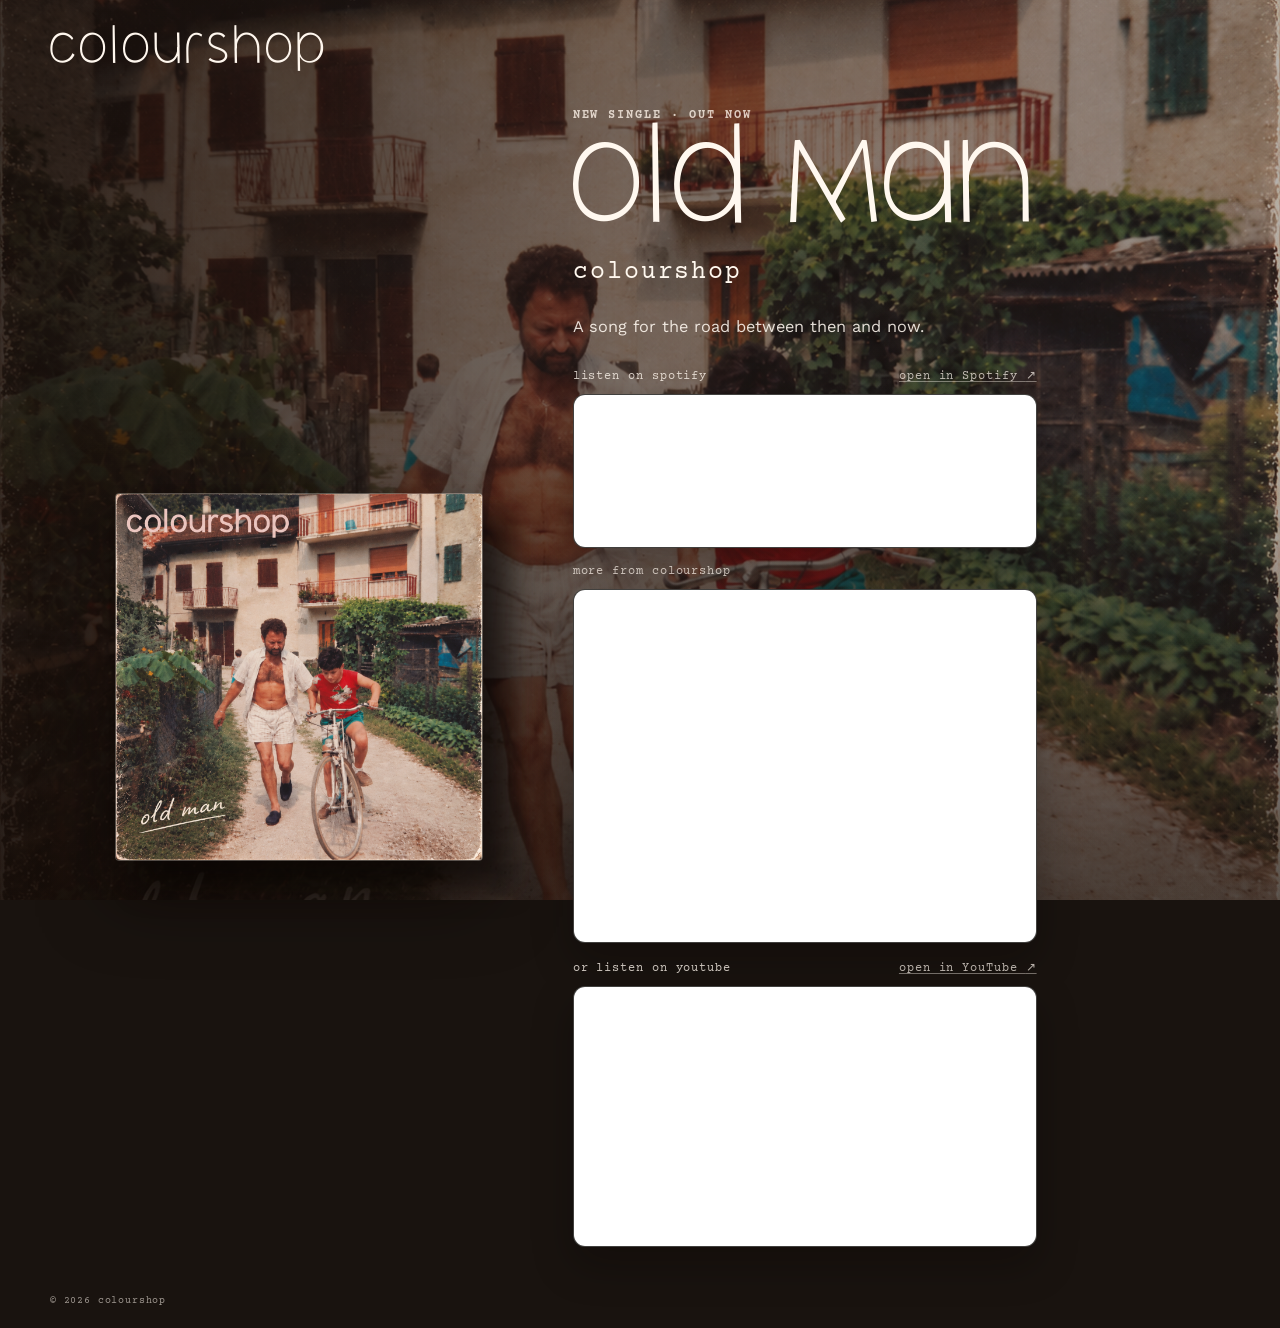
==== commit abf386aa: "Make Old Man the homepage release spotlight" ====
--- a/oldman/index.html
+++ b/oldman/index.html
@@ -76,6 +76,23 @@
               </div>
             </div>
           </section>
+
+          <section class="oldman-youtube" aria-labelledby="youtube-title">
+            <div class="oldman-youtube-heading">
+              <p id="youtube-title">or listen on youtube</p>
+              <a href="https://youtu.be/1fKq2vUXxnk?is=Atu0GSUDXbwMgeT8" target="_blank" rel="noreferrer">open in YouTube <span aria-hidden="true">↗</span></a>
+            </div>
+            <div class="oldman-youtube-player">
+              <iframe
+                title="Old Man by colourshop on YouTube"
+                src="https://www.youtube-nocookie.com/embed/1fKq2vUXxnk?rel=0"
+                loading="lazy"
+                allow="accelerometer; autoplay; clipboard-write; encrypted-media; gyroscope; picture-in-picture; web-share"
+                referrerpolicy="strict-origin-when-cross-origin"
+                allowfullscreen
+              ></iframe>
+            </div>
+          </section>
         </div>
       </section>
 
--- a/styles.css
+++ b/styles.css
@@ -505,6 +505,316 @@
   font-family: "Courier Prime", "Courier New", monospace;
 }
 
+/* Home page release spotlight */
+.home-release-page {
+  background: #19130f;
+}
+
+.home-release-shell {
+  isolation: isolate;
+  color: #fff8ef;
+}
+
+.home-release-video,
+.home-release-overlay {
+  position: fixed;
+  inset: 0;
+  width: 100%;
+  height: 100%;
+}
+
+.home-release-video {
+  z-index: -2;
+  object-fit: cover;
+  object-position: center;
+}
+
+.home-release-overlay {
+  z-index: -1;
+  background:
+    linear-gradient(90deg, rgba(22, 13, 8, 0.86) 0%, rgba(22, 13, 8, 0.58) 48%, rgba(22, 13, 8, 0.38) 100%),
+    linear-gradient(0deg, rgba(16, 10, 7, 0.8), transparent 55%);
+}
+
+.home-release-header .nav-link,
+.home-release-header .social-link,
+.home-release-header .menu-toggle {
+  border-color: rgba(255, 247, 238, 0.2);
+  background: rgba(22, 13, 8, 0.32);
+  color: #fff8ef;
+}
+
+.home-release-header .nav-link.is-current,
+.home-release-header .nav-link:hover,
+.home-release-header .nav-link:focus-visible,
+.home-release-header .social-link:hover,
+.home-release-header .social-link:focus-visible,
+.home-release-header .menu-toggle:hover,
+.home-release-header .menu-toggle:focus-visible {
+  border-color: rgba(255, 247, 238, 0.48);
+  background: rgba(22, 13, 8, 0.58);
+}
+
+.home-release-home {
+  position: relative;
+  z-index: 2;
+  width: min(1080px, calc(100vw - 3rem));
+  margin: 0 auto;
+  padding: clamp(2.5rem, 7vh, 5.5rem) 0 1.4rem;
+}
+
+.home-release-hero {
+  display: grid;
+  grid-template-columns: minmax(15rem, 25rem) minmax(18rem, 31rem);
+  align-items: center;
+  justify-content: center;
+  gap: clamp(2.5rem, 8vw, 7rem);
+  min-height: calc(100dvh - 8rem);
+}
+
+.home-release-art-wrap {
+  position: relative;
+  aspect-ratio: 1;
+}
+
+.home-release-art-wrap::after {
+  content: "";
+  position: absolute;
+  inset: 7% -8% -8% 8%;
+  z-index: -1;
+  border-radius: 0.35rem;
+  background: rgba(12, 7, 5, 0.66);
+  filter: blur(16px);
+}
+
+.home-release-art {
+  display: block;
+  width: 100%;
+  height: 100%;
+  object-fit: cover;
+  border: 1px solid rgba(255, 247, 238, 0.3);
+  border-radius: 0.35rem;
+  box-shadow: 0 2rem 4.5rem rgba(7, 4, 2, 0.52);
+}
+
+.home-release-details {
+  max-width: 31rem;
+}
+
+.home-release-eyebrow,
+.home-release-artist,
+.home-release-heading,
+.home-release-explore,
+.home-release-footer {
+  font-family: "Courier Prime", "Courier New", monospace;
+}
+
+.home-release-eyebrow {
+  margin: 0;
+  color: rgba(255, 245, 235, 0.78);
+  font-size: 0.76rem;
+  font-weight: 700;
+  letter-spacing: 0.16em;
+  text-transform: uppercase;
+}
+
+.home-release-details h1 {
+  margin: 0.75rem 0 0;
+  font-family: "CAF Brewery", serif;
+  font-size: clamp(4.8rem, 11vw, 8.4rem);
+  font-weight: 400;
+  line-height: 0.82;
+  letter-spacing: 0.035em;
+  text-transform: lowercase;
+}
+
+.home-release-artist {
+  margin: 0.9rem 0 0;
+  font-size: clamp(1.15rem, 2.2vw, 1.55rem);
+  letter-spacing: 0.08em;
+}
+
+.home-release-copy {
+  max-width: 27rem;
+  margin: 1.3rem 0 0;
+  color: rgba(255, 248, 240, 0.9);
+  font-size: 1.02rem;
+  line-height: 1.6;
+}
+
+.home-release-actions {
+  display: flex;
+  flex-wrap: wrap;
+  gap: 0.65rem;
+  margin-top: 1.4rem;
+}
+
+.home-release-action {
+  display: inline-flex;
+  align-items: center;
+  justify-content: center;
+  min-height: 2.9rem;
+  padding: 0.75rem 1rem;
+  border: 1px solid rgba(255, 247, 238, 0.3);
+  border-radius: 999px;
+  color: #fff8ef;
+  font-size: 0.69rem;
+  font-weight: 700;
+  letter-spacing: 0.12em;
+  text-decoration: none;
+  text-transform: uppercase;
+  transition: transform 180ms ease, background-color 180ms ease, border-color 180ms ease;
+}
+
+.home-release-action.is-primary {
+  border-color: #fff5eb;
+  background: #fff5eb;
+  color: #2b1610;
+}
+
+.home-release-action:hover,
+.home-release-action:focus-visible {
+  transform: translateY(-2px);
+  border-color: #ffffff;
+  background: rgba(255, 248, 240, 0.12);
+}
+
+.home-release-action.is-primary:hover,
+.home-release-action.is-primary:focus-visible {
+  background: #ffffff;
+}
+
+.home-release-listening {
+  width: min(100%, 29rem);
+  margin-top: 1.15rem;
+}
+
+.home-release-heading {
+  display: flex;
+  align-items: baseline;
+  justify-content: space-between;
+  gap: 1rem;
+  margin-bottom: 0.65rem;
+  color: rgba(255, 247, 238, 0.78);
+  font-size: 0.72rem;
+  letter-spacing: 0.08em;
+}
+
+.home-release-heading p {
+  margin: 0;
+}
+
+.home-release-heading a,
+.home-release-watch-copy a {
+  color: rgba(255, 247, 238, 0.74);
+  text-decoration-color: rgba(255, 247, 238, 0.4);
+  text-underline-offset: 0.2em;
+  transition: color 180ms ease, text-decoration-color 180ms ease;
+}
+
+.home-release-heading a:hover,
+.home-release-heading a:focus-visible,
+.home-release-watch-copy a:hover,
+.home-release-watch-copy a:focus-visible {
+  color: #ffffff;
+  text-decoration-color: currentColor;
+}
+
+.home-release-spotify-player {
+  overflow: hidden;
+  border: 1px solid rgba(255, 247, 238, 0.2);
+  border-radius: 0.75rem;
+  background: #121212;
+  box-shadow: 0 1.1rem 2.5rem rgba(7, 4, 2, 0.28);
+}
+
+.home-release-spotify-player iframe,
+.home-release-youtube-player iframe {
+  display: block;
+  width: 100%;
+  border: 0;
+}
+
+.home-release-explore {
+  display: flex;
+  align-items: center;
+  justify-content: space-between;
+  gap: 1.2rem;
+  width: min(100%, 57rem);
+  margin: clamp(3.5rem, 10vh, 7rem) auto;
+  padding: 1rem 0;
+  border-top: 1px solid rgba(255, 247, 238, 0.24);
+  border-bottom: 1px solid rgba(255, 247, 238, 0.24);
+  color: rgba(255, 247, 238, 0.76);
+  font-size: 0.72rem;
+  letter-spacing: 0.08em;
+}
+
+.home-release-explore p {
+  margin: 0;
+}
+
+.home-release-explore div {
+  display: flex;
+  flex-wrap: wrap;
+  justify-content: flex-end;
+  gap: 0.75rem 1.25rem;
+}
+
+.home-release-explore a {
+  color: #fff8ef;
+  text-decoration-color: rgba(255, 247, 238, 0.4);
+  text-underline-offset: 0.25em;
+}
+
+.home-release-watch {
+  display: grid;
+  grid-template-columns: minmax(13rem, 0.55fr) minmax(20rem, 1.45fr);
+  align-items: center;
+  gap: clamp(1.5rem, 6vw, 5rem);
+  width: min(100%, 57rem);
+  margin: 0 auto;
+  padding-bottom: clamp(3rem, 10vh, 7rem);
+}
+
+.home-release-watch-copy h2 {
+  margin: 0.8rem 0 1.4rem;
+  font-family: "CAF Brewery", serif;
+  font-size: clamp(3rem, 7vw, 5.2rem);
+  font-weight: 400;
+  line-height: 0.82;
+  letter-spacing: 0.04em;
+  text-transform: lowercase;
+}
+
+.home-release-watch-copy a {
+  font-family: "Courier Prime", "Courier New", monospace;
+  font-size: 0.72rem;
+  letter-spacing: 0.08em;
+}
+
+.home-release-youtube-player {
+  aspect-ratio: 16 / 9;
+  overflow: hidden;
+  border: 1px solid rgba(255, 247, 238, 0.2);
+  border-radius: 0.75rem;
+  background: #121212;
+  box-shadow: 0 1.1rem 2.5rem rgba(7, 4, 2, 0.28);
+}
+
+.home-release-youtube-player iframe {
+  height: 100%;
+}
+
+.home-release-footer {
+  margin: 0;
+  padding-bottom: 1.35rem;
+  color: rgba(255, 247, 238, 0.58);
+  font-size: 0.65rem;
+  letter-spacing: 0.08em;
+  text-align: center;
+}
+
 .oldman-eyebrow {
   margin: 0;
   color: rgba(255, 245, 235, 0.78);
@@ -545,13 +855,15 @@
 }
 
 .oldman-spotify-heading,
-.oldman-spotify-catalogue > p {
+.oldman-spotify-catalogue > p,
+.oldman-youtube-heading {
   font-family: "Courier Prime", "Courier New", monospace;
   font-size: 0.72rem;
   letter-spacing: 0.08em;
 }
 
-.oldman-spotify-heading {
+.oldman-spotify-heading,
+.oldman-youtube-heading {
   display: flex;
   align-items: baseline;
   justify-content: space-between;
@@ -561,11 +873,13 @@
 }
 
 .oldman-spotify-heading p,
+.oldman-youtube-heading p,
 .oldman-spotify-catalogue > p {
   margin: 0;
 }
 
-.oldman-spotify-heading a {
+.oldman-spotify-heading a,
+.oldman-youtube-heading a {
   flex: none;
   color: rgba(255, 247, 238, 0.7);
   text-decoration-color: rgba(255, 247, 238, 0.4);
@@ -574,7 +888,9 @@
 }
 
 .oldman-spotify-heading a:hover,
-.oldman-spotify-heading a:focus-visible {
+.oldman-spotify-heading a:focus-visible,
+.oldman-youtube-heading a:hover,
+.oldman-youtube-heading a:focus-visible {
   color: #ffffff;
   text-decoration-color: currentColor;
 }
@@ -600,6 +916,27 @@
 .oldman-spotify-catalogue > p {
   margin-bottom: 0.65rem;
   color: rgba(255, 247, 238, 0.7);
+}
+
+.oldman-youtube {
+  width: min(100%, 29rem);
+  margin-top: 1.1rem;
+}
+
+.oldman-youtube-player {
+  aspect-ratio: 16 / 9;
+  overflow: hidden;
+  border: 1px solid rgba(255, 247, 238, 0.2);
+  border-radius: 0.75rem;
+  background: #121212;
+  box-shadow: 0 1.1rem 2.5rem rgba(7, 4, 2, 0.28);
+}
+
+.oldman-youtube-player iframe {
+  display: block;
+  width: 100%;
+  height: 100%;
+  border: 0;
 }
 
 .oldman-footer {
@@ -1155,13 +1492,15 @@
     margin-top: 1.35rem;
   }
 
-  .oldman-spotify-heading {
+  .oldman-spotify-heading,
+  .oldman-youtube-heading {
     align-items: center;
     gap: 0.75rem;
     font-size: 0.66rem;
   }
 
-  .oldman-spotify-heading a {
+  .oldman-spotify-heading a,
+  .oldman-youtube-heading a {
     text-align: right;
   }
 
@@ -1169,7 +1508,8 @@
     margin-top: 1rem;
   }
 
-  .oldman-spotify-player {
+  .oldman-spotify-player,
+  .oldman-youtube-player {
     border-radius: 0.6rem;
   }
 
@@ -1183,6 +1523,108 @@
       linear-gradient(180deg, rgba(22, 13, 8, 0.62), rgba(22, 13, 8, 0.7)),
       linear-gradient(90deg, rgba(22, 13, 8, 0.56), rgba(22, 13, 8, 0.28));
   }
+
+  .home-release-header .brand-mark {
+    display: inline-flex;
+    align-items: center;
+    justify-content: center;
+    min-width: 0;
+    font-size: 2.35rem;
+    letter-spacing: 0.08em;
+  }
+
+  .home-release-header .brand-mark::after {
+    content: none;
+  }
+
+  .home-release-home {
+    width: min(100vw - 2rem, 100%);
+    padding: 1.5rem 0 1rem;
+  }
+
+  .home-release-hero {
+    grid-template-columns: minmax(0, 20rem);
+    justify-content: center;
+    gap: 1.8rem;
+    min-height: 0;
+  }
+
+  .home-release-details {
+    text-align: center;
+  }
+
+  .home-release-eyebrow {
+    font-size: 0.66rem;
+  }
+
+  .home-release-details h1 {
+    margin-top: 0.6rem;
+    font-size: clamp(4.5rem, 22vw, 6.4rem);
+  }
+
+  .home-release-copy {
+    margin: 1.15rem auto 0;
+    font-size: 0.95rem;
+  }
+
+  .home-release-actions {
+    justify-content: center;
+    margin-top: 1.2rem;
+  }
+
+  .home-release-action {
+    flex: 1;
+    min-width: 9rem;
+  }
+
+  .home-release-listening {
+    width: 100%;
+    margin-top: 1.2rem;
+  }
+
+  .home-release-heading {
+    align-items: center;
+    gap: 0.75rem;
+    font-size: 0.66rem;
+    text-align: left;
+  }
+
+  .home-release-heading a {
+    text-align: right;
+  }
+
+  .home-release-spotify-player,
+  .home-release-youtube-player {
+    border-radius: 0.6rem;
+  }
+
+  .home-release-explore {
+    align-items: flex-start;
+    flex-direction: column;
+    gap: 0.75rem;
+    margin: 3rem auto;
+    text-align: left;
+  }
+
+  .home-release-explore div {
+    justify-content: flex-start;
+  }
+
+  .home-release-watch {
+    grid-template-columns: 1fr;
+    gap: 1.25rem;
+    padding-bottom: 3rem;
+    text-align: center;
+  }
+
+  .home-release-watch-copy h2 {
+    margin: 0.65rem 0 1rem;
+    font-size: clamp(3rem, 15vw, 4.6rem);
+  }
+
+  .home-release-footer {
+    padding-bottom: 1rem;
+  }
 }
 
 @media (prefers-reduced-motion: reduce) {
@@ -1195,4 +1637,14 @@
       linear-gradient(rgba(22, 13, 8, 0.58), rgba(22, 13, 8, 0.78)),
       url("assets/old-man/cover.png") center / cover;
   }
-}
+
+  .home-release-video {
+    display: none;
+  }
+
+  .home-release-shell {
+    background:
+      linear-gradient(rgba(22, 13, 8, 0.58), rgba(22, 13, 8, 0.78)),
+      url("assets/old-man/cover.png") center / cover;
+  }
+}
